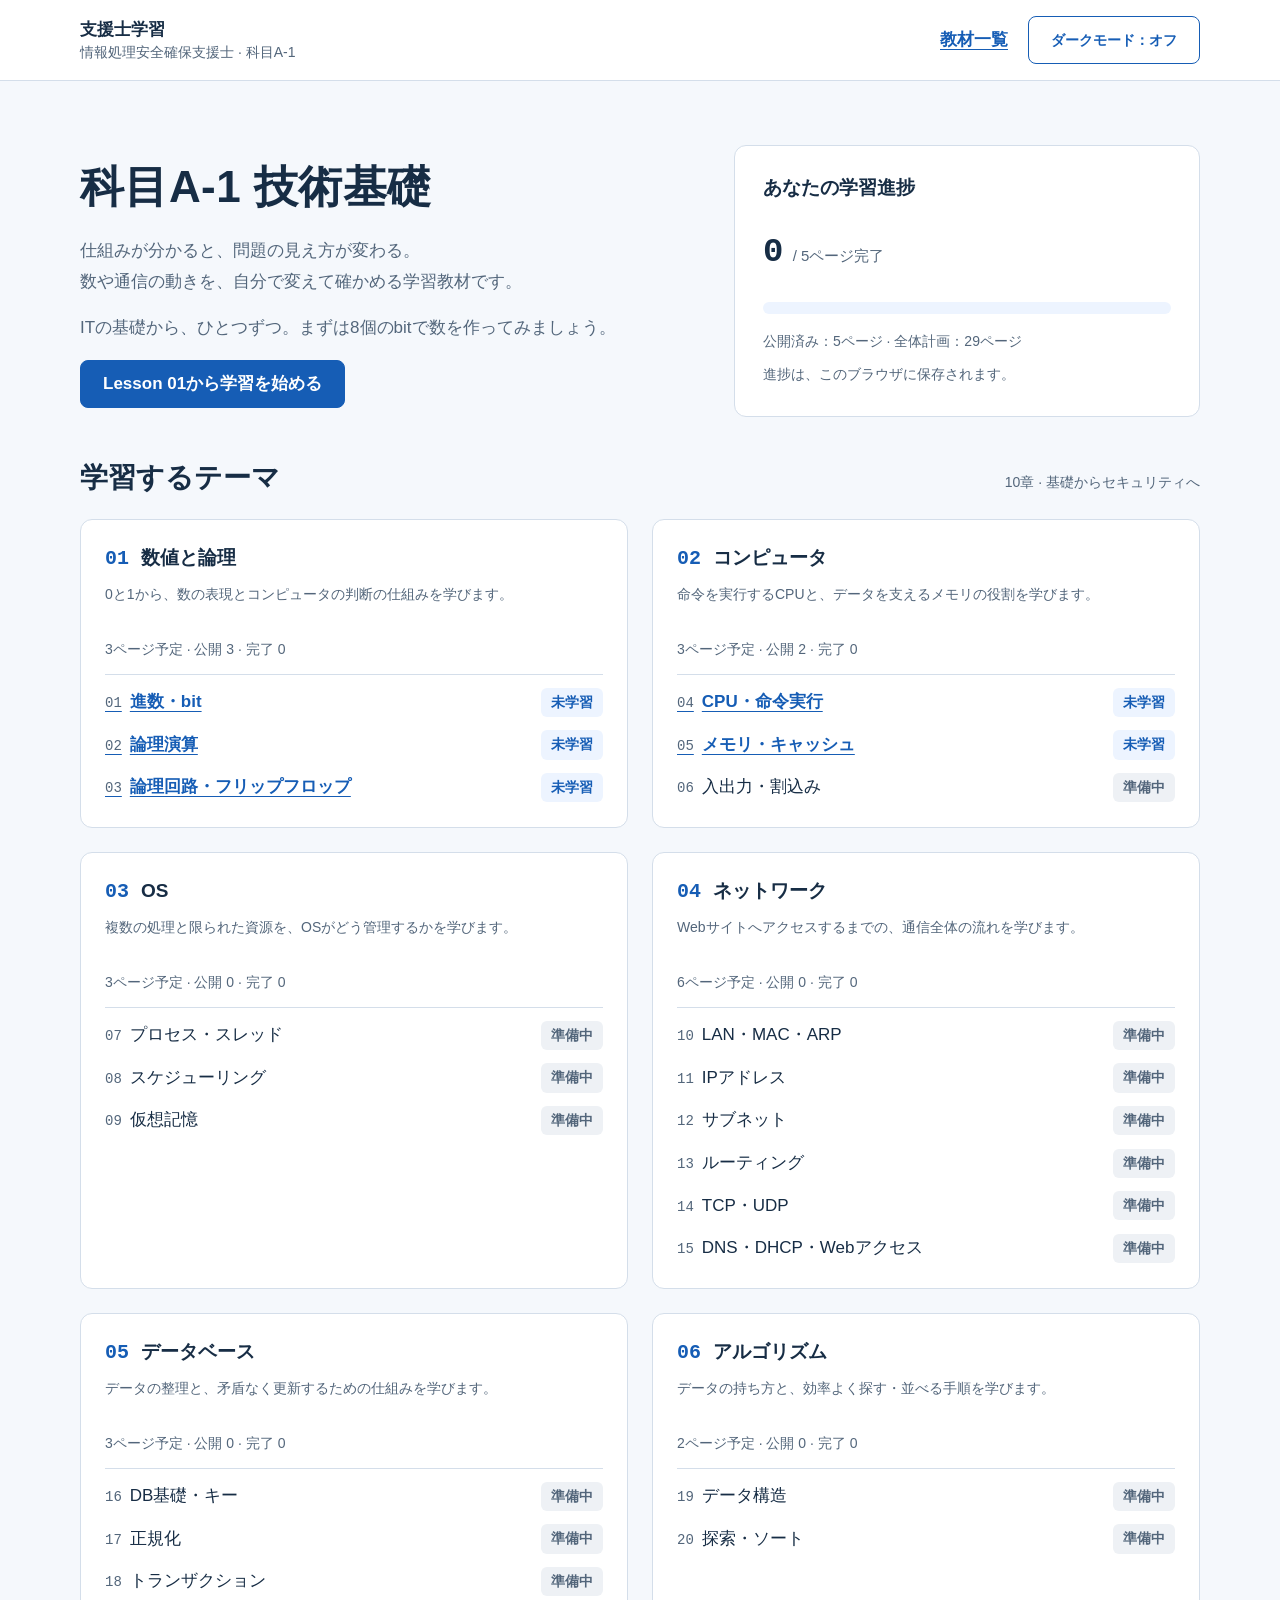
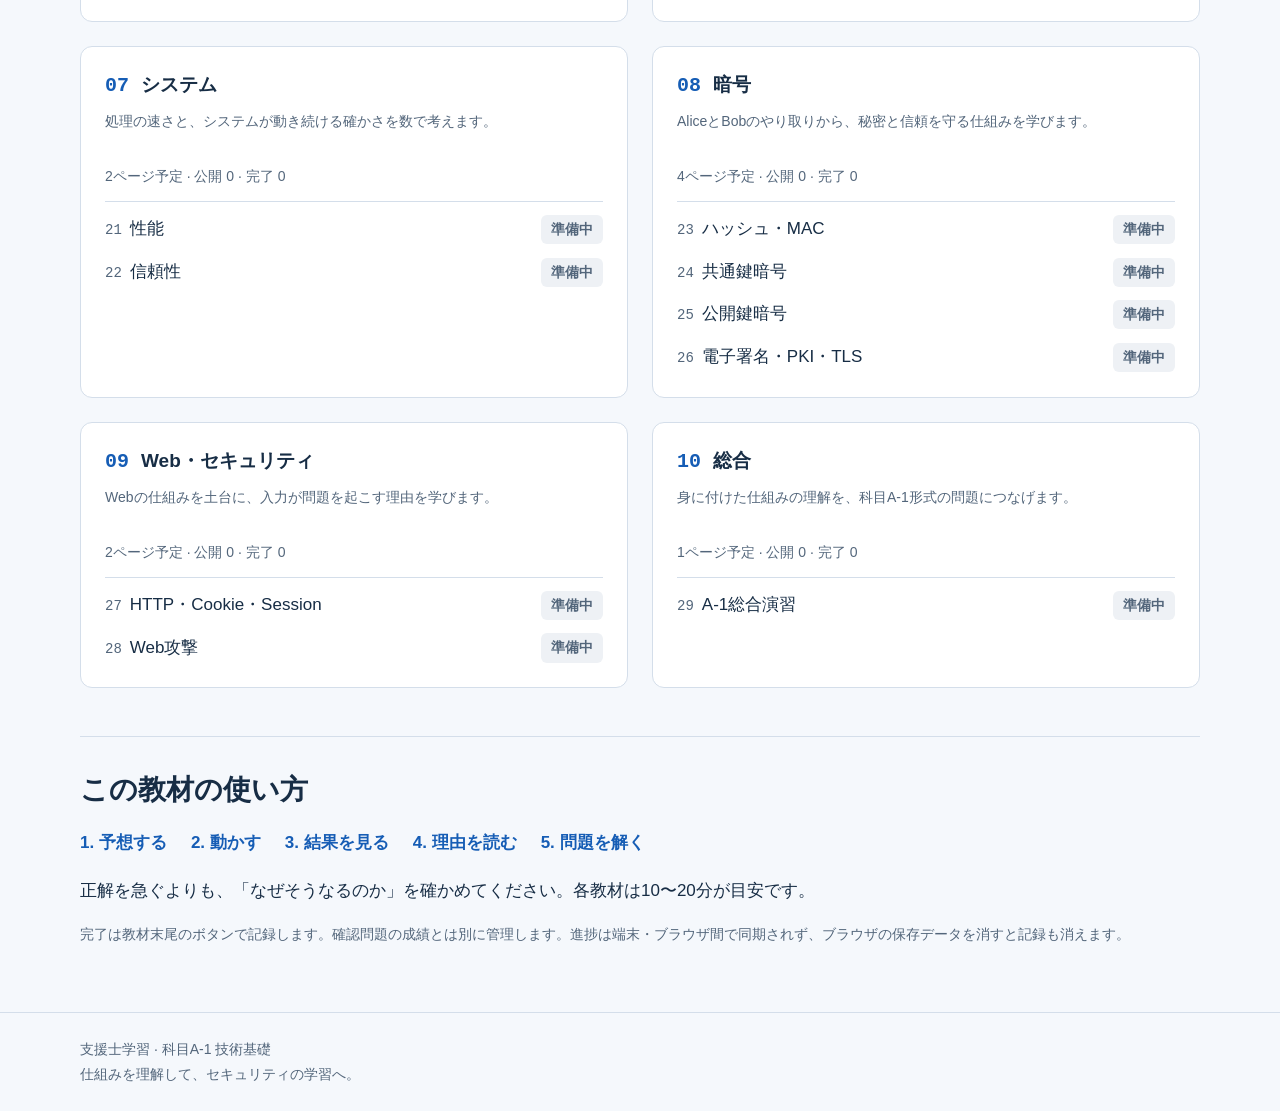
==== index.html @ 7ac223a9 "Add interactive learning site with lessons 01 through 05" ====
<!doctype html>
<html lang="ja">
<head>
  <meta charset="utf-8">
  <meta name="viewport" content="width=device-width, initial-scale=1">
  <meta name="description" content="情報処理安全確保支援士 科目A-1の技術基礎を、操作しながら学ぶ静的Web教材。">
  <title>科目A-1 技術基礎 | 支援士学習</title>
  <script src="js/theme.js"></script>
  <link rel="stylesheet" href="css/common.css">
  <script src="js/curriculum.js" defer></script>
  <script src="js/progress.js" defer></script>
  <script src="js/common.js" defer></script>
</head>
<body>
  <a class="skip-link" href="#main">本文へ移動</a>
  <header class="site-header">
    <div class="container header-inner">
      <a class="brand" href="index.html">支援士学習<span>情報処理安全確保支援士 · 科目A-1</span></a>
      <div class="header-actions"><a class="header-link" href="#curriculum">教材一覧</a><button type="button" class="button secondary theme-toggle" data-theme-toggle aria-label="ダークモード" aria-pressed="false" hidden>ダークモード：オフ</button></div>
    </div>
  </header>
  <main id="main" class="container" tabindex="-1">
    <p class="notice storage-notice" data-storage-notice role="status" hidden></p>
    <p class="notice theme-notice" data-theme-notice role="status" hidden></p>
    <noscript><p class="notice">JavaScriptが無効です。教材本文は読めますが、Lab・答え合わせ・進捗保存にはJavaScriptを有効にしてください。</p></noscript>
    <section class="dashboard-intro" aria-labelledby="site-title">
      <div>
        <h1 id="site-title">科目A-1 技術基礎</h1>
        <p class="lead">仕組みが分かると、問題の見え方が変わる。<br>数や通信の動きを、自分で変えて確かめる学習教材です。</p>
        <p class="muted">ITの基礎から、ひとつずつ。まずは8個のbitで数を作ってみましょう。</p>
        <a class="button" href="lessons/01-number-bit.html" data-resume>Lesson 01から学習を始める</a>
      </div>
      <section class="progress-panel" aria-labelledby="progress-title">
        <h2 id="progress-title">あなたの学習進捗</h2>
        <p class="progress-count"><b class="number" data-progress-count>0</b> <span>/ 5ページ完了</span></p>
        <progress data-progress-bar max="5" value="0" aria-label="公開済み5ページ中0ページ完了">0 / 5</progress>
        <p class="small muted">公開済み：5ページ · 全体計画：29ページ</p>
        <p class="small muted">進捗は、このブラウザに保存されます。</p>
      </section>
    </section>
    <section id="curriculum" aria-labelledby="curriculum-title">
      <div class="section-heading"><h2 id="curriculum-title">学習するテーマ</h2><span class="small muted">10章 · 基礎からセキュリティへ</span></div>
      <div class="chapter-grid">
        <section class="chapter-card" aria-labelledby="chapter-01">
          <h3 id="chapter-01"><span class="chapter-number">01</span>数値と論理</h3>
          <p class="chapter-description">0と1から、数の表現とコンピュータの判断の仕組みを学びます。</p>
          <p class="chapter-summary" data-chapter-summary="01">3ページ予定 · 公開 3 · 完了 0</p>
          <ul class="lesson-list">
            <li><a href="lessons/01-number-bit.html"><span class="lesson-number">01</span>進数・bit</a><span class="status" data-lesson-status="01">未学習</span></li>
            <li><a href="lessons/02-logic.html"><span class="lesson-number">02</span>論理演算</a><span class="status" data-lesson-status="02">未学習</span></li>
            <li><a href="lessons/03-flipflop.html"><span class="lesson-number">03</span>論理回路・フリップフロップ</a><span class="status" data-lesson-status="03">未学習</span></li>
          </ul>
        </section>
        <section class="chapter-card" aria-labelledby="chapter-02">
          <h3 id="chapter-02"><span class="chapter-number">02</span>コンピュータ</h3>
          <p class="chapter-description">命令を実行するCPUと、データを支えるメモリの役割を学びます。</p>
          <p class="chapter-summary" data-chapter-summary="02">3ページ予定 · 公開 2 · 完了 0</p>
          <ul class="lesson-list">
            <li><a href="lessons/04-cpu.html"><span class="lesson-number">04</span>CPU・命令実行</a><span class="status" data-lesson-status="04">未学習</span></li>
            <li><a href="lessons/05-memory-cache.html"><span class="lesson-number">05</span>メモリ・キャッシュ</a><span class="status" data-lesson-status="05">未学習</span></li>
            <li><span><span class="lesson-number">06</span>入出力・割込み</span><span class="status" data-state="planned">準備中</span></li>
          </ul>
        </section>
        <section class="chapter-card" aria-labelledby="chapter-03">
          <h3 id="chapter-03"><span class="chapter-number">03</span>OS</h3>
          <p class="chapter-description">複数の処理と限られた資源を、OSがどう管理するかを学びます。</p>
          <p class="chapter-summary" data-chapter-summary="03">3ページ予定 · 公開 0 · 完了 0</p>
          <ul class="lesson-list">
            <li><span><span class="lesson-number">07</span>プロセス・スレッド</span><span class="status" data-state="planned">準備中</span></li>
            <li><span><span class="lesson-number">08</span>スケジューリング</span><span class="status" data-state="planned">準備中</span></li>
            <li><span><span class="lesson-number">09</span>仮想記憶</span><span class="status" data-state="planned">準備中</span></li>
          </ul>
        </section>
        <section class="chapter-card" aria-labelledby="chapter-04">
          <h3 id="chapter-04"><span class="chapter-number">04</span>ネットワーク</h3>
          <p class="chapter-description">Webサイトへアクセスするまでの、通信全体の流れを学びます。</p>
          <p class="chapter-summary" data-chapter-summary="04">6ページ予定 · 公開 0 · 完了 0</p>
          <ul class="lesson-list">
            <li><span><span class="lesson-number">10</span>LAN・MAC・ARP</span><span class="status" data-state="planned">準備中</span></li>
            <li><span><span class="lesson-number">11</span>IPアドレス</span><span class="status" data-state="planned">準備中</span></li>
            <li><span><span class="lesson-number">12</span>サブネット</span><span class="status" data-state="planned">準備中</span></li>
            <li><span><span class="lesson-number">13</span>ルーティング</span><span class="status" data-state="planned">準備中</span></li>
            <li><span><span class="lesson-number">14</span>TCP・UDP</span><span class="status" data-state="planned">準備中</span></li>
            <li><span><span class="lesson-number">15</span>DNS・DHCP・Webアクセス</span><span class="status" data-state="planned">準備中</span></li>
          </ul>
        </section>
        <section class="chapter-card" aria-labelledby="chapter-05">
          <h3 id="chapter-05"><span class="chapter-number">05</span>データベース</h3>
          <p class="chapter-description">データの整理と、矛盾なく更新するための仕組みを学びます。</p>
          <p class="chapter-summary" data-chapter-summary="05">3ページ予定 · 公開 0 · 完了 0</p>
          <ul class="lesson-list">
            <li><span><span class="lesson-number">16</span>DB基礎・キー</span><span class="status" data-state="planned">準備中</span></li>
            <li><span><span class="lesson-number">17</span>正規化</span><span class="status" data-state="planned">準備中</span></li>
            <li><span><span class="lesson-number">18</span>トランザクション</span><span class="status" data-state="planned">準備中</span></li>
          </ul>
        </section>
        <section class="chapter-card" aria-labelledby="chapter-06">
          <h3 id="chapter-06"><span class="chapter-number">06</span>アルゴリズム</h3>
          <p class="chapter-description">データの持ち方と、効率よく探す・並べる手順を学びます。</p>
          <p class="chapter-summary" data-chapter-summary="06">2ページ予定 · 公開 0 · 完了 0</p>
          <ul class="lesson-list">
            <li><span><span class="lesson-number">19</span>データ構造</span><span class="status" data-state="planned">準備中</span></li>
            <li><span><span class="lesson-number">20</span>探索・ソート</span><span class="status" data-state="planned">準備中</span></li>
          </ul>
        </section>
        <section class="chapter-card" aria-labelledby="chapter-07">
          <h3 id="chapter-07"><span class="chapter-number">07</span>システム</h3>
          <p class="chapter-description">処理の速さと、システムが動き続ける確かさを数で考えます。</p>
          <p class="chapter-summary" data-chapter-summary="07">2ページ予定 · 公開 0 · 完了 0</p>
          <ul class="lesson-list">
            <li><span><span class="lesson-number">21</span>性能</span><span class="status" data-state="planned">準備中</span></li>
            <li><span><span class="lesson-number">22</span>信頼性</span><span class="status" data-state="planned">準備中</span></li>
          </ul>
        </section>
        <section class="chapter-card" aria-labelledby="chapter-08">
          <h3 id="chapter-08"><span class="chapter-number">08</span>暗号</h3>
          <p class="chapter-description">AliceとBobのやり取りから、秘密と信頼を守る仕組みを学びます。</p>
          <p class="chapter-summary" data-chapter-summary="08">4ページ予定 · 公開 0 · 完了 0</p>
          <ul class="lesson-list">
            <li><span><span class="lesson-number">23</span>ハッシュ・MAC</span><span class="status" data-state="planned">準備中</span></li>
            <li><span><span class="lesson-number">24</span>共通鍵暗号</span><span class="status" data-state="planned">準備中</span></li>
            <li><span><span class="lesson-number">25</span>公開鍵暗号</span><span class="status" data-state="planned">準備中</span></li>
            <li><span><span class="lesson-number">26</span>電子署名・PKI・TLS</span><span class="status" data-state="planned">準備中</span></li>
          </ul>
        </section>
        <section class="chapter-card" aria-labelledby="chapter-09">
          <h3 id="chapter-09"><span class="chapter-number">09</span>Web・セキュリティ</h3>
          <p class="chapter-description">Webの仕組みを土台に、入力が問題を起こす理由を学びます。</p>
          <p class="chapter-summary" data-chapter-summary="09">2ページ予定 · 公開 0 · 完了 0</p>
          <ul class="lesson-list">
            <li><span><span class="lesson-number">27</span>HTTP・Cookie・Session</span><span class="status" data-state="planned">準備中</span></li>
            <li><span><span class="lesson-number">28</span>Web攻撃</span><span class="status" data-state="planned">準備中</span></li>
          </ul>
        </section>
        <section class="chapter-card" aria-labelledby="chapter-10">
          <h3 id="chapter-10"><span class="chapter-number">10</span>総合</h3>
          <p class="chapter-description">身に付けた仕組みの理解を、科目A-1形式の問題につなげます。</p>
          <p class="chapter-summary" data-chapter-summary="10">1ページ予定 · 公開 0 · 完了 0</p>
          <ul class="lesson-list"><li><span><span class="lesson-number">29</span>A-1総合演習</span><span class="status" data-state="planned">準備中</span></li></ul>
        </section>
      </div>
    </section>
    <section class="guide" aria-labelledby="guide-title">
      <h2 id="guide-title">この教材の使い方</h2>
      <ol class="learning-flow"><li>予想する</li><li>動かす</li><li>結果を見る</li><li>理由を読む</li><li>問題を解く</li></ol>
      <p>正解を急ぐよりも、「なぜそうなるのか」を確かめてください。各教材は10〜20分が目安です。</p>
      <p class="small muted">完了は教材末尾のボタンで記録します。確認問題の成績とは別に管理します。進捗は端末・ブラウザ間で同期されず、ブラウザの保存データを消すと記録も消えます。</p>
    </section>
  </main>
  <footer class="site-footer"><div class="container"><p>支援士学習 · 科目A-1 技術基礎</p><p>仕組みを理解して、セキュリティの学習へ。</p></div></footer>
</body>
</html>
---- css/common.css ----
:root {
  color-scheme: light;
  --color-bg: #f5f8fc;
  --color-surface: #ffffff;
  --color-text: #172d45;
  --color-muted: #53667b;
  --color-primary: #165db5;
  --color-primary-hover: #104a92;
  --color-on-primary: #ffffff;
  --color-tint: #edf4ff;
  --color-border: #d4deea;
  --color-input-border: #73869e;
  --color-planned-bg: #eef1f5;
  --color-success: #176245;
  --color-success-bg: #edf8f2;
  --color-error: #a42d2d;
  --color-error-bg: #fff3f1;
  --color-focus: #a35200;
  --scroll-thumb: #8c9fb4;
  --scroll-track: #edf2f7;
  --scroll-hover: #53667b;
  --radius: 12px;
  --space-1: 4px;
  --space-2: 8px;
  --space-3: 16px;
  --space-4: 24px;
  --space-5: 32px;
  --space-6: 48px;
  --font-body: Meiryo, "Hiragino Sans", "Noto Sans JP", "Noto Sans CJK JP", sans-serif;
  --font-number: Consolas, "SFMono-Regular", "Liberation Mono", monospace;
  scrollbar-color: var(--scroll-thumb) var(--scroll-track);
  scrollbar-width: auto;
}
:root[data-theme="dark"] {
  color-scheme: dark;
  --color-bg: #141c26;
  --color-surface: #1d2836;
  --color-text: #e5edf7;
  --color-muted: #b3c2d5;
  --color-primary: #8bbdff;
  --color-primary-hover: #b6d5ff;
  --color-on-primary: #122239;
  --color-tint: #263b54;
  --color-border: #43546a;
  --color-input-border: #8298b2;
  --color-planned-bg: #2b3544;
  --color-success: #93dfb6;
  --color-success-bg: #203c31;
  --color-error: #ffb4aa;
  --color-error-bg: #442b2d;
  --color-focus: #ffc777;
  --scroll-thumb: #8298b2;
  --scroll-track: #1d2836;
  --scroll-hover: #b3c2d5;
}
* { box-sizing: border-box; }
body { margin: 0; background: var(--color-bg); color: var(--color-text); font-family: var(--font-body); font-size: 17px; line-height: 1.8; overflow-wrap: anywhere; }
[hidden] { display: none !important; }
::-webkit-scrollbar { width: 12px; height: 12px; }
::-webkit-scrollbar-track { background: var(--scroll-track); }
::-webkit-scrollbar-thumb { background: var(--scroll-thumb); border: 3px solid var(--scroll-track); border-radius: 8px; }
::-webkit-scrollbar-thumb:hover, ::-webkit-scrollbar-thumb:active { background: var(--scroll-hover); }
a { color: var(--color-primary); text-underline-offset: 4px; }
a:hover { color: var(--color-primary-hover); }
button, input, select { font: inherit; }
button, a, select, input[type="radio"] { cursor: pointer; }
button:disabled { cursor: default; opacity: .65; }
button[aria-disabled="true"] { cursor: default; opacity: .65; }
:focus-visible { outline: 3px solid var(--color-focus); outline-offset: 4px; }
h1, h2, h3, p { margin-top: 0; }
h1, h2, h3 { line-height: 1.5; }
h1 { font-size: clamp(28px, 4vw, 44px); letter-spacing: .01em; margin-bottom: var(--space-3); }
h2 { font-size: clamp(22px, 2.5vw, 28px); margin-bottom: var(--space-3); }
h3 { font-size: 19px; margin-bottom: var(--space-2); }
p { margin-bottom: var(--space-3); }
ul, ol { padding-left: 1.5em; }
li + li { margin-top: var(--space-2); }
code, .number { font-family: var(--font-number); }
code { background: var(--color-tint); padding: 2px 5px; border-radius: 4px; }
.container { width: min(1120px, calc(100% - 48px)); margin-inline: auto; }
.site-header { background: var(--color-surface); border-bottom: 1px solid var(--color-border); }
.header-inner { display: flex; align-items: center; justify-content: space-between; gap: var(--space-3); min-height: 80px; padding-block: 12px; }
.brand { color: var(--color-text); font-weight: 700; text-decoration: none; line-height: 1.5; }
.brand span { display: block; color: var(--color-muted); font-size: 14px; font-weight: 400; }
.header-link { font-weight: 700; white-space: nowrap; }
.header-actions { display: flex; align-items: center; flex-wrap: wrap; gap: 12px 20px; }
.theme-toggle { font-size: 14px; padding-inline: 14px; white-space: nowrap; }
.theme-toggle[aria-pressed="true"] { background: var(--color-tint); }
.theme-notice { margin-top: 16px; }
.skip-link { position: absolute; top: -100px; left: 16px; z-index: 10; background: var(--color-surface); padding: 12px; }
.skip-link:focus { top: 12px; }
.site-footer { border-top: 1px solid var(--color-border); padding: var(--space-4) 0; color: var(--color-muted); font-size: 14px; margin-top: 64px; }
.site-footer p { margin: 0; }
.muted { color: var(--color-muted); }
.small { font-size: 14px; }
.button { display: inline-flex; justify-content: center; align-items: center; gap: 8px; min-height: 48px; padding: 10px 22px; border: 1px solid var(--color-primary); border-radius: 8px; background: var(--color-primary); color: var(--color-on-primary); font-weight: 700; text-decoration: none; line-height: 1.5; }
.button:hover { background: var(--color-primary-hover); border-color: var(--color-primary-hover); color: var(--color-on-primary); }
.button:active { transform: translateY(1px); }
.button.secondary { background: var(--color-surface); color: var(--color-primary); }
.button.secondary:hover { background: var(--color-tint); }
.button:disabled:hover { background: var(--color-primary); }
.button.secondary[aria-disabled="true"]:hover { background: var(--color-surface); }
.button[aria-disabled="true"]:active { transform: none; }
.status { display: inline-block; padding: 2px 10px; border-radius: 6px; background: var(--color-tint); color: var(--color-primary); font-size: 14px; font-weight: 700; white-space: nowrap; }
.status[data-state="completed"] { background: var(--color-success-bg); color: var(--color-success); }
.status[data-state="planned"] { background: var(--color-planned-bg); color: var(--color-muted); }
.notice { padding: 12px 16px; background: var(--color-tint); border-left: 3px solid var(--color-primary); border-radius: 4px; }
.error { color: var(--color-error); }
.storage-notice { margin-top: 16px; background: var(--color-error-bg); border-color: var(--color-error); }
.sr-only { position: absolute; width: 1px; height: 1px; padding: 0; margin: -1px; overflow: hidden; clip-path: inset(50%); white-space: nowrap; border: 0; }
input[type="text"], select { max-width: 100%; min-height: 48px; padding: 10px 12px; color: var(--color-text); background: var(--color-surface); border: 1px solid var(--color-input-border); border-radius: 6px; }
input[aria-invalid="true"] { border-color: var(--color-error); }
.dashboard-intro { padding-block: 64px 40px; display: grid; grid-template-columns: 1.3fr 1fr; gap: 48px; align-items: center; }
.dashboard-intro .lead { color: var(--color-muted); max-width: 35em; font-size: 17px; }
.progress-panel { background: var(--color-surface); border: 1px solid var(--color-border); border-radius: var(--radius); padding: 28px; }
.progress-panel h2 { font-size: 19px; }
.progress-count { font-size: 34px; font-weight: 700; margin-bottom: 8px; }
.progress-count span { font-size: 15px; font-weight: 400; color: var(--color-muted); }
progress { width: 100%; height: 12px; accent-color: var(--color-primary); border: 0; border-radius: 6px; overflow: hidden; background: var(--color-tint); }
progress::-webkit-progress-bar { background: var(--color-tint); }
progress::-webkit-progress-value { background: var(--color-primary); }
progress::-moz-progress-bar { background: var(--color-primary); }
.progress-panel .small { margin: 8px 0 0; }
.section-heading { display: flex; justify-content: space-between; gap: 16px; align-items: baseline; margin-bottom: 20px; }
.section-heading h2 { margin: 0; }
.chapter-grid { display: grid; grid-template-columns: repeat(2, minmax(0, 1fr)); gap: 24px; }
.chapter-card { padding: 24px; background: var(--color-surface); border: 1px solid var(--color-border); border-radius: var(--radius); }
.chapter-card h3 { display: flex; gap: 12px; }
.chapter-number { font: 700 20px/1.5 var(--font-number); color: var(--color-primary); }
.chapter-description { color: var(--color-muted); font-size: 14px; min-height: 2.8em; }
.chapter-summary { padding-bottom: 12px; margin-bottom: 0; font-size: 14px; color: var(--color-muted); border-bottom: 1px solid var(--color-border); }
.lesson-list { list-style: none; margin: 0; padding: 0; }
.lesson-list li { display: flex; align-items: center; justify-content: space-between; gap: 12px; padding-top: 12px; margin: 0; }
.lesson-list a { font-weight: 700; }
.lesson-list .lesson-number { font: 14px var(--font-number); margin-right: 8px; color: var(--color-muted); }
.guide { margin-top: 48px; padding-top: 32px; border-top: 1px solid var(--color-border); }
.learning-flow { display: flex; flex-wrap: wrap; gap: 12px 24px; list-style-position: inside; padding: 0; color: var(--color-primary); font-weight: 700; }
.learning-flow li + li { margin-top: 0; }
@media (max-width: 760px) {
  .container { width: calc(100% - 32px); }
  .dashboard-intro { grid-template-columns: 1fr; gap: 24px; padding-block: 36px; }
  .chapter-grid { grid-template-columns: 1fr; gap: 16px; }
  .chapter-description { min-height: 0; }
  .chapter-card, .progress-panel { padding: 20px; }
  .section-heading { flex-direction: column; gap: 4px; }
  .header-inner { min-height: 72px; }
  .brand { font-size: 14px; }
  .header-link { font-size: 14px; }
}
@media (max-width: 520px) {
  .header-inner { flex-wrap: wrap; gap: 12px; padding-block: 16px; }
  .header-actions { width: 100%; justify-content: space-between; }
}
@media (prefers-reduced-motion: reduce) {
  *, *::before, *::after { scroll-behavior: auto !important; transition: none !important; animation: none !important; }
}
@media (forced-colors: active) {
  :root { scrollbar-color: auto; }
  .button, .status, progress { border: 1px solid ButtonText; }
}
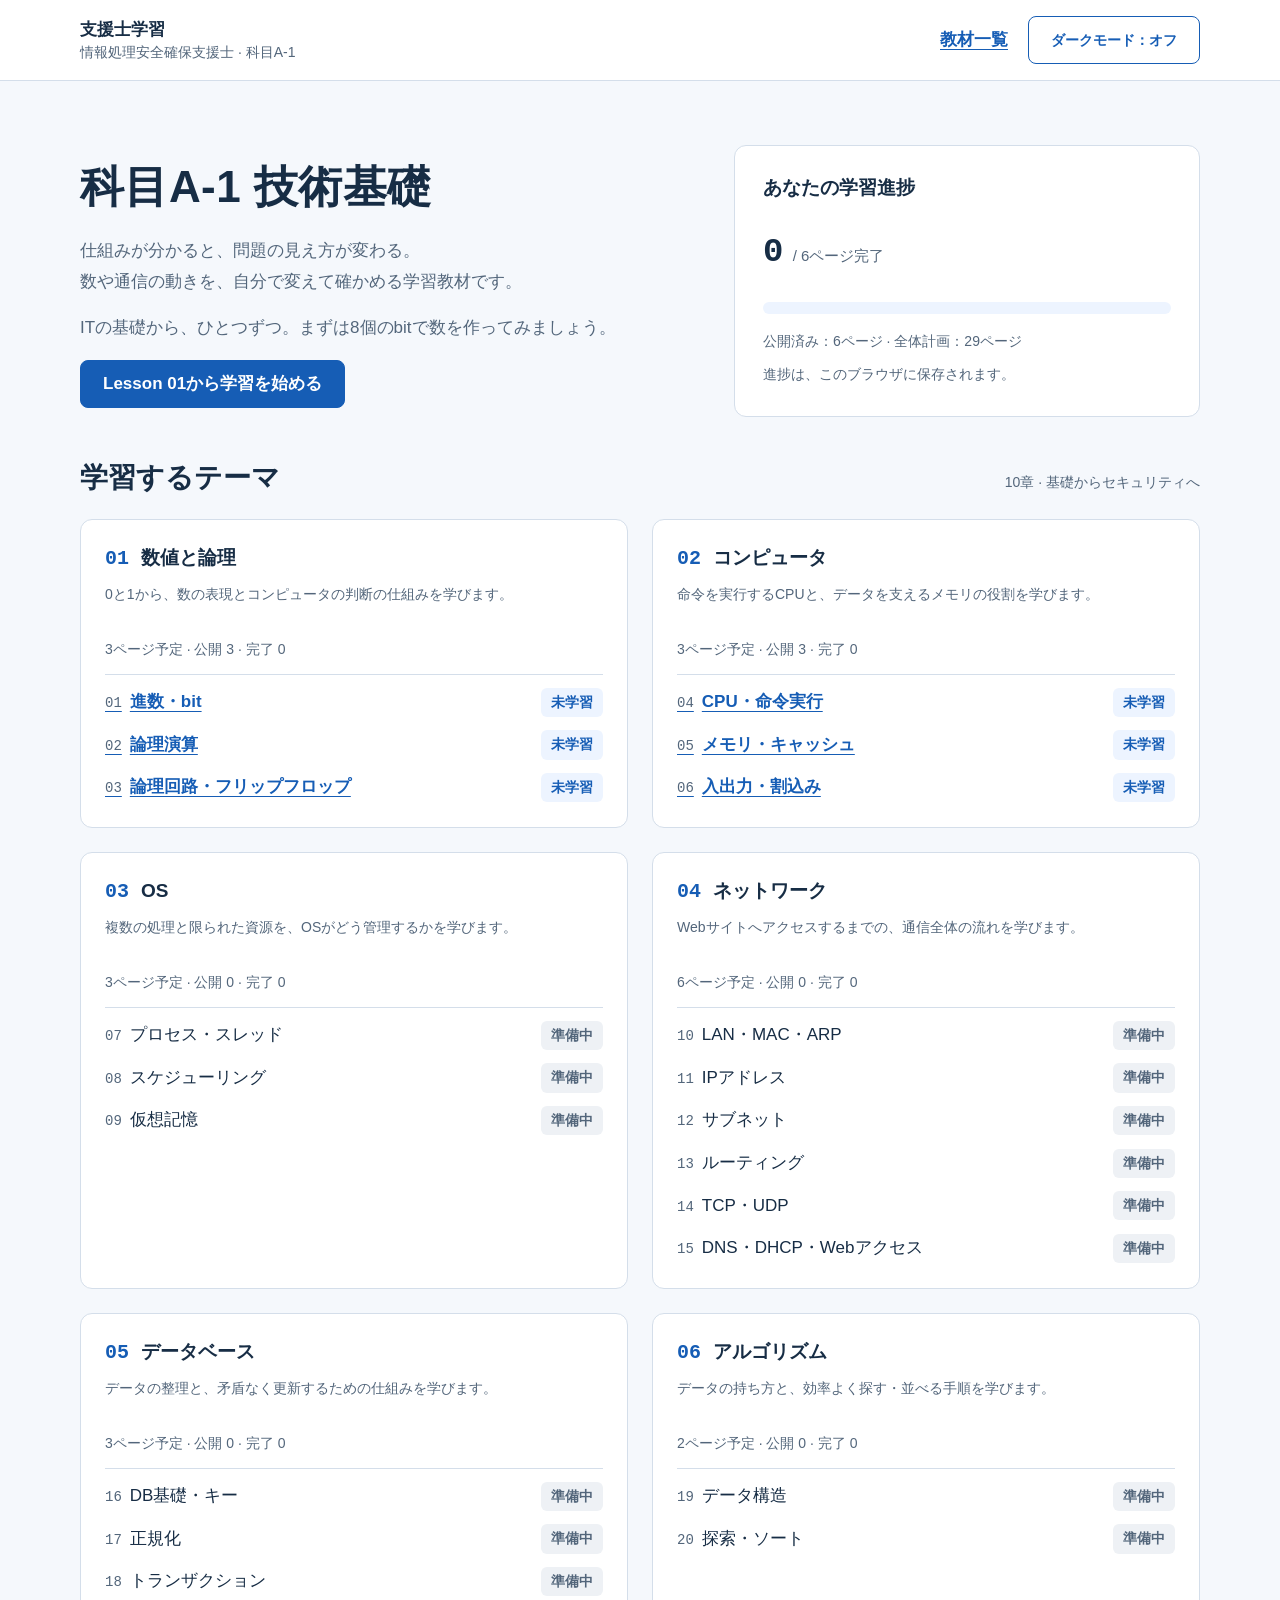
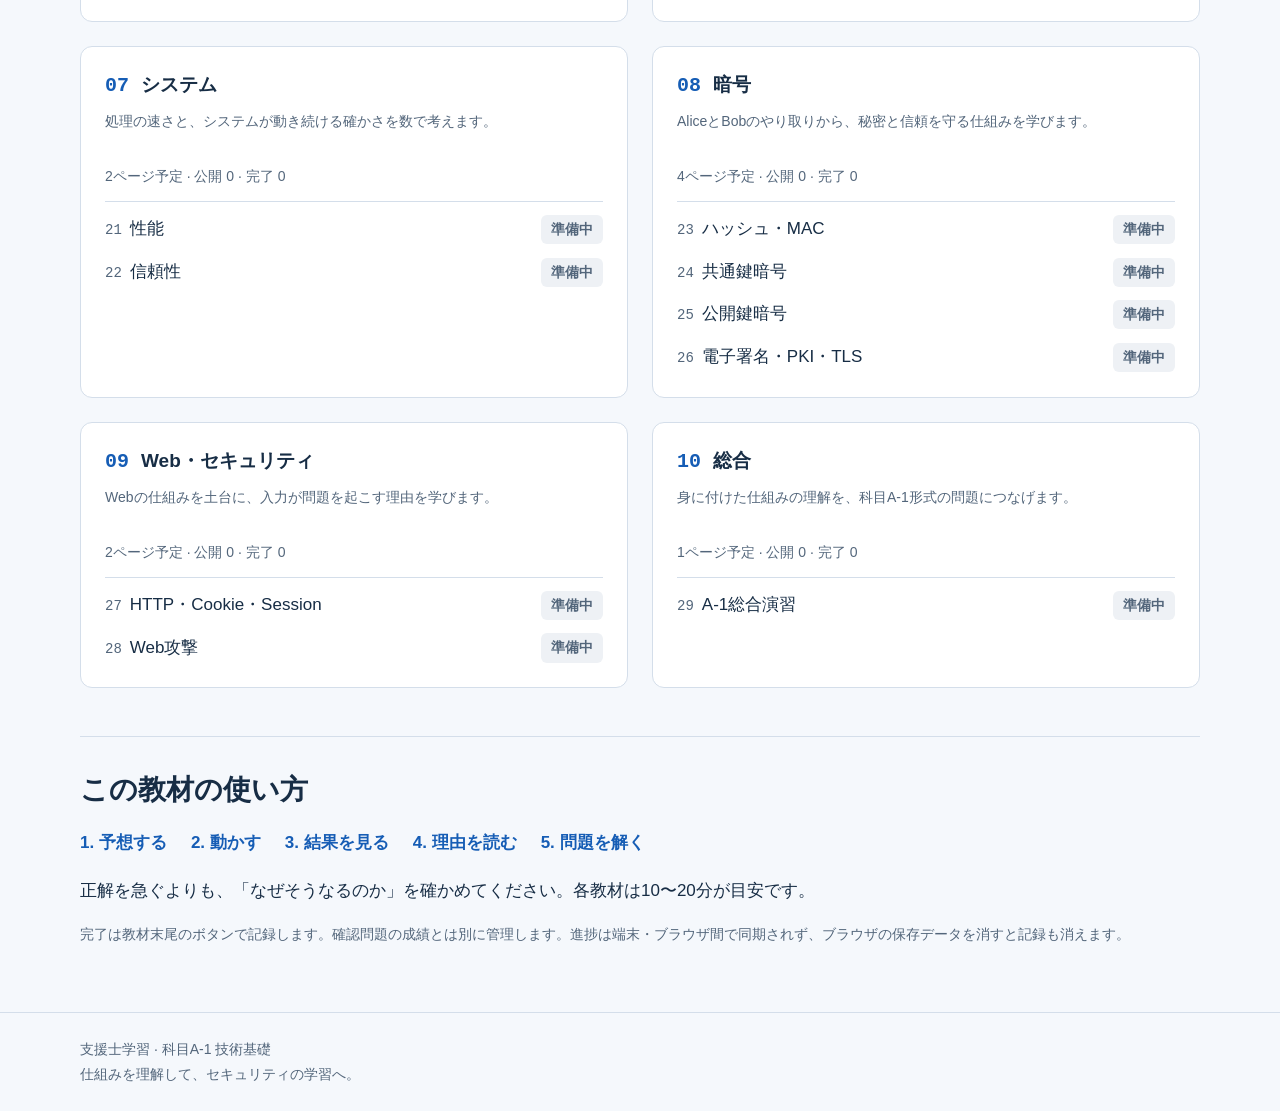
==== commit bea27cfa: "Add lesson 06 on I/O and interrupts Explain input/output devices, polling, interrupts and DMA, with " ====
--- a/index.html
+++ b/index.html
@@ -32,9 +32,9 @@
       </div>
       <section class="progress-panel" aria-labelledby="progress-title">
         <h2 id="progress-title">あなたの学習進捗</h2>
-        <p class="progress-count"><b class="number" data-progress-count>0</b> <span>/ 5ページ完了</span></p>
-        <progress data-progress-bar max="5" value="0" aria-label="公開済み5ページ中0ページ完了">0 / 5</progress>
-        <p class="small muted">公開済み：5ページ · 全体計画：29ページ</p>
+        <p class="progress-count"><b class="number" data-progress-count>0</b> <span>/ 6ページ完了</span></p>
+        <progress data-progress-bar max="6" value="0" aria-label="公開済み6ページ中0ページ完了">0 / 6</progress>
+        <p class="small muted">公開済み：6ページ · 全体計画：29ページ</p>
         <p class="small muted">進捗は、このブラウザに保存されます。</p>
       </section>
     </section>
@@ -54,11 +54,11 @@
         <section class="chapter-card" aria-labelledby="chapter-02">
           <h3 id="chapter-02"><span class="chapter-number">02</span>コンピュータ</h3>
           <p class="chapter-description">命令を実行するCPUと、データを支えるメモリの役割を学びます。</p>
-          <p class="chapter-summary" data-chapter-summary="02">3ページ予定 · 公開 2 · 完了 0</p>
+          <p class="chapter-summary" data-chapter-summary="02">3ページ予定 · 公開 3 · 完了 0</p>
           <ul class="lesson-list">
             <li><a href="lessons/04-cpu.html"><span class="lesson-number">04</span>CPU・命令実行</a><span class="status" data-lesson-status="04">未学習</span></li>
             <li><a href="lessons/05-memory-cache.html"><span class="lesson-number">05</span>メモリ・キャッシュ</a><span class="status" data-lesson-status="05">未学習</span></li>
-            <li><span><span class="lesson-number">06</span>入出力・割込み</span><span class="status" data-state="planned">準備中</span></li>
+            <li><a href="lessons/06-io-interrupt.html"><span class="lesson-number">06</span>入出力・割込み</a><span class="status" data-lesson-status="06">未学習</span></li>
           </ul>
         </section>
         <section class="chapter-card" aria-labelledby="chapter-03">
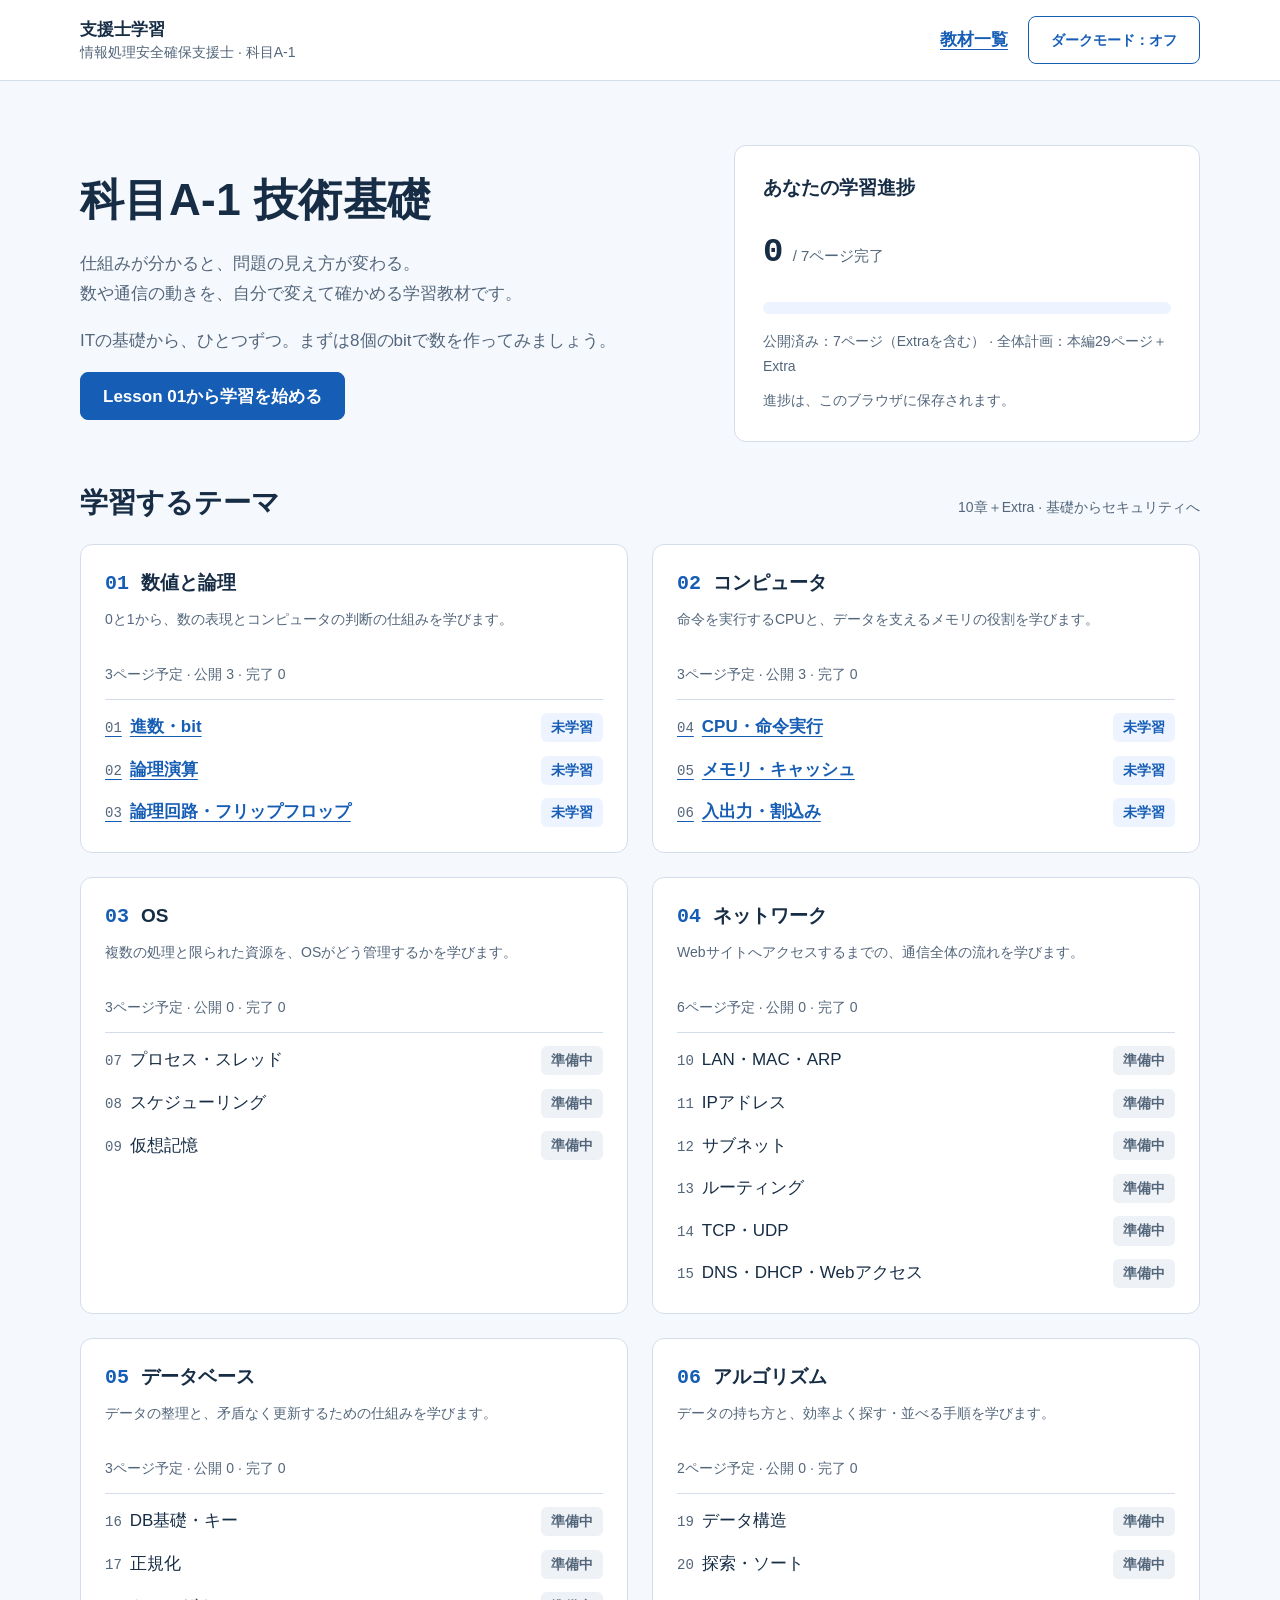
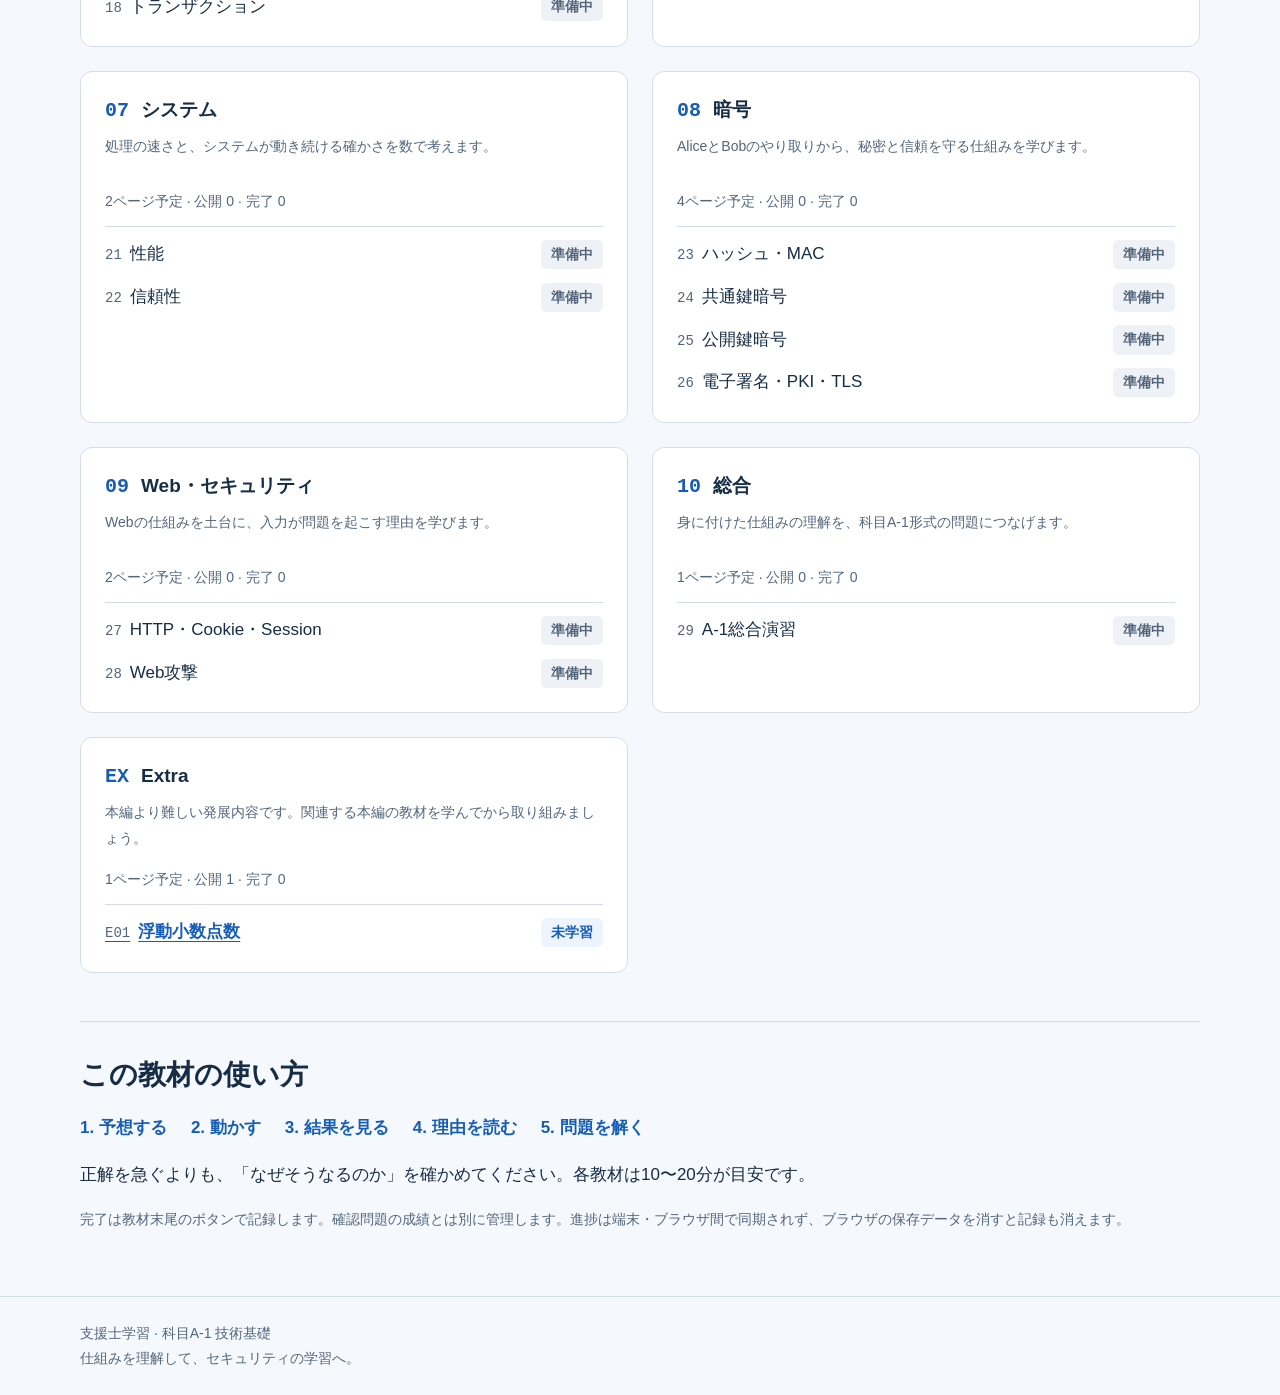
==== commit 5ac10b99: "Add Extra 01 on floating-point numbers Add an Extra chapter after the main 29-page plan for advanced" ====
--- a/index.html
+++ b/index.html
@@ -32,14 +32,14 @@
       </div>
       <section class="progress-panel" aria-labelledby="progress-title">
         <h2 id="progress-title">あなたの学習進捗</h2>
-        <p class="progress-count"><b class="number" data-progress-count>0</b> <span>/ 6ページ完了</span></p>
-        <progress data-progress-bar max="6" value="0" aria-label="公開済み6ページ中0ページ完了">0 / 6</progress>
-        <p class="small muted">公開済み：6ページ · 全体計画：29ページ</p>
+        <p class="progress-count"><b class="number" data-progress-count>0</b> <span>/ 7ページ完了</span></p>
+        <progress data-progress-bar max="7" value="0" aria-label="公開済み7ページ中0ページ完了">0 / 7</progress>
+        <p class="small muted">公開済み：7ページ（Extraを含む） · 全体計画：本編29ページ＋Extra</p>
         <p class="small muted">進捗は、このブラウザに保存されます。</p>
       </section>
     </section>
     <section id="curriculum" aria-labelledby="curriculum-title">
-      <div class="section-heading"><h2 id="curriculum-title">学習するテーマ</h2><span class="small muted">10章 · 基礎からセキュリティへ</span></div>
+      <div class="section-heading"><h2 id="curriculum-title">学習するテーマ</h2><span class="small muted">10章＋Extra · 基礎からセキュリティへ</span></div>
       <div class="chapter-grid">
         <section class="chapter-card" aria-labelledby="chapter-01">
           <h3 id="chapter-01"><span class="chapter-number">01</span>数値と論理</h3>
@@ -138,6 +138,14 @@
           <p class="chapter-summary" data-chapter-summary="10">1ページ予定 · 公開 0 · 完了 0</p>
           <ul class="lesson-list"><li><span><span class="lesson-number">29</span>A-1総合演習</span><span class="status" data-state="planned">準備中</span></li></ul>
         </section>
+        <section class="chapter-card" aria-labelledby="chapter-11">
+          <h3 id="chapter-11"><span class="chapter-number">EX</span>Extra</h3>
+          <p class="chapter-description">本編より難しい発展内容です。関連する本編の教材を学んでから取り組みましょう。</p>
+          <p class="chapter-summary" data-chapter-summary="11">1ページ予定 · 公開 1 · 完了 0</p>
+          <ul class="lesson-list">
+            <li><a href="lessons/e01-floating-point.html"><span class="lesson-number">E01</span>浮動小数点数</a><span class="status" data-lesson-status="30">未学習</span></li>
+          </ul>
+        </section>
       </div>
     </section>
     <section class="guide" aria-labelledby="guide-title">
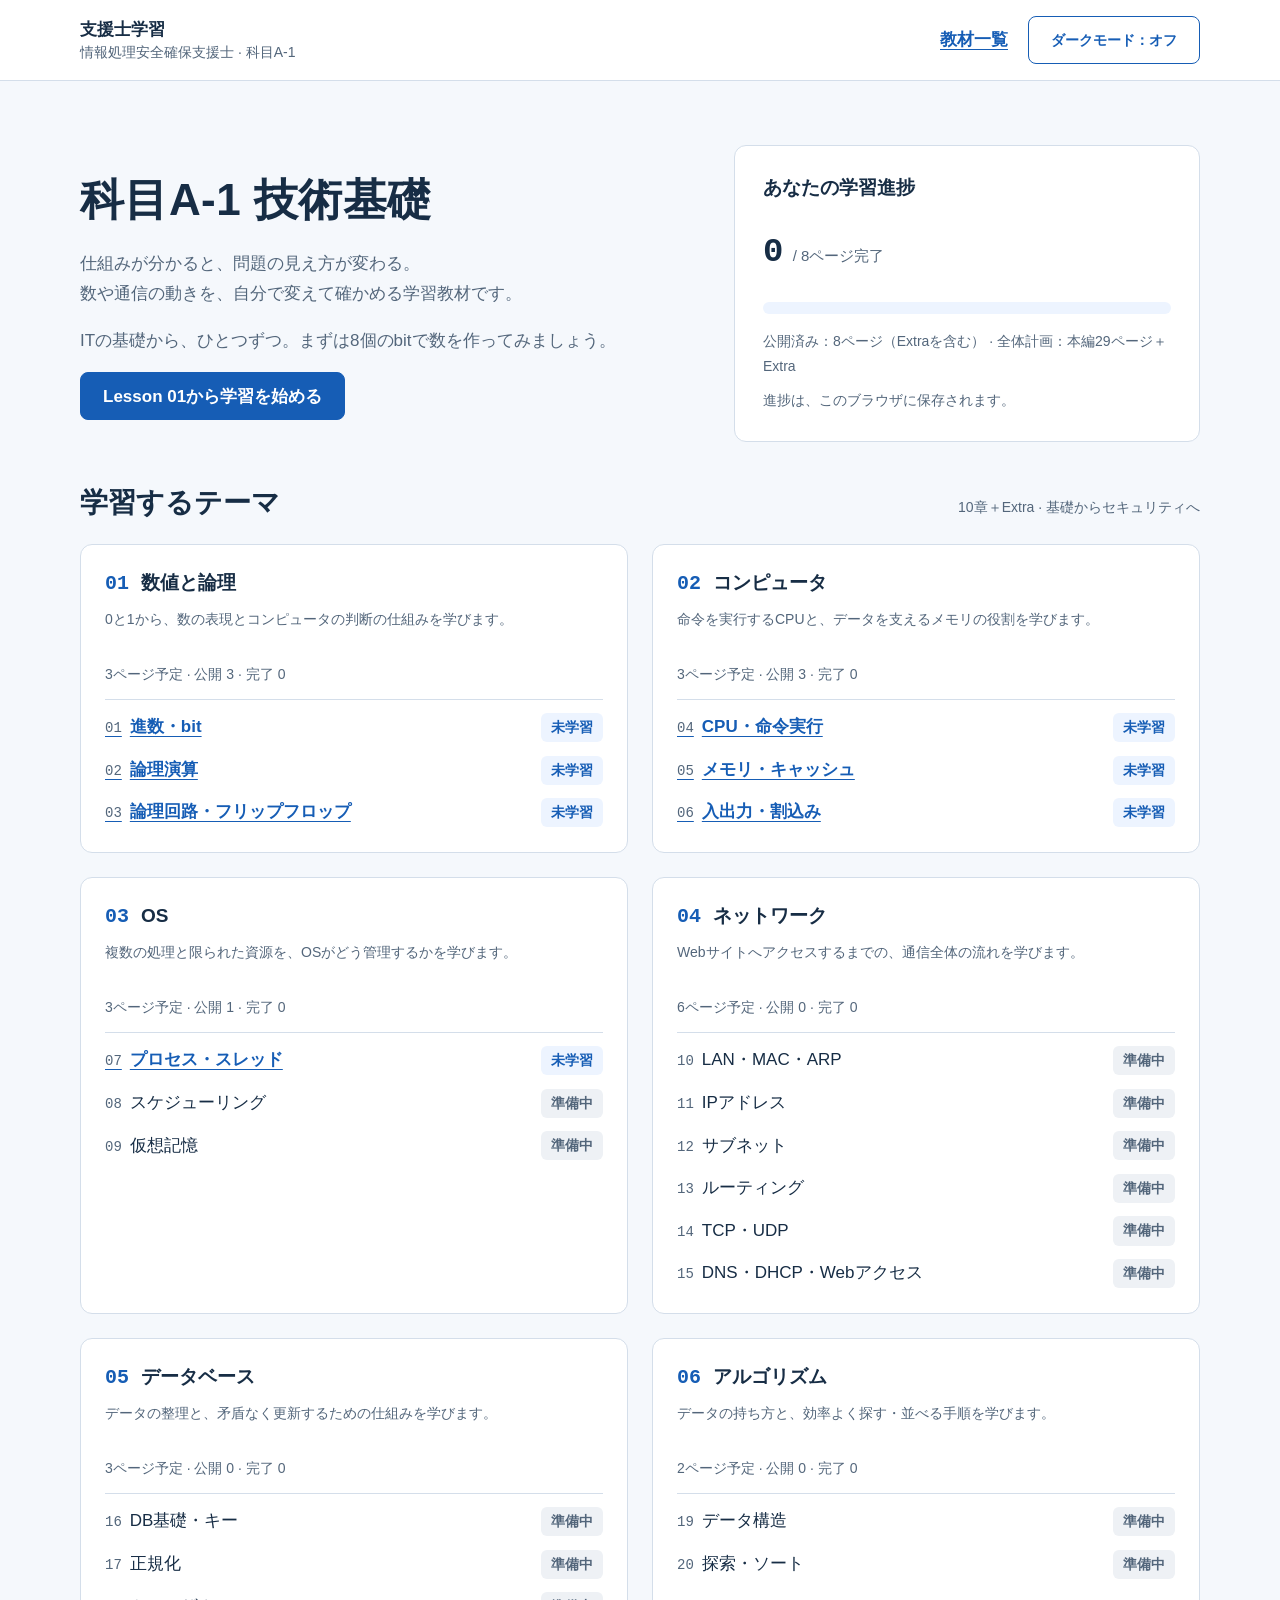
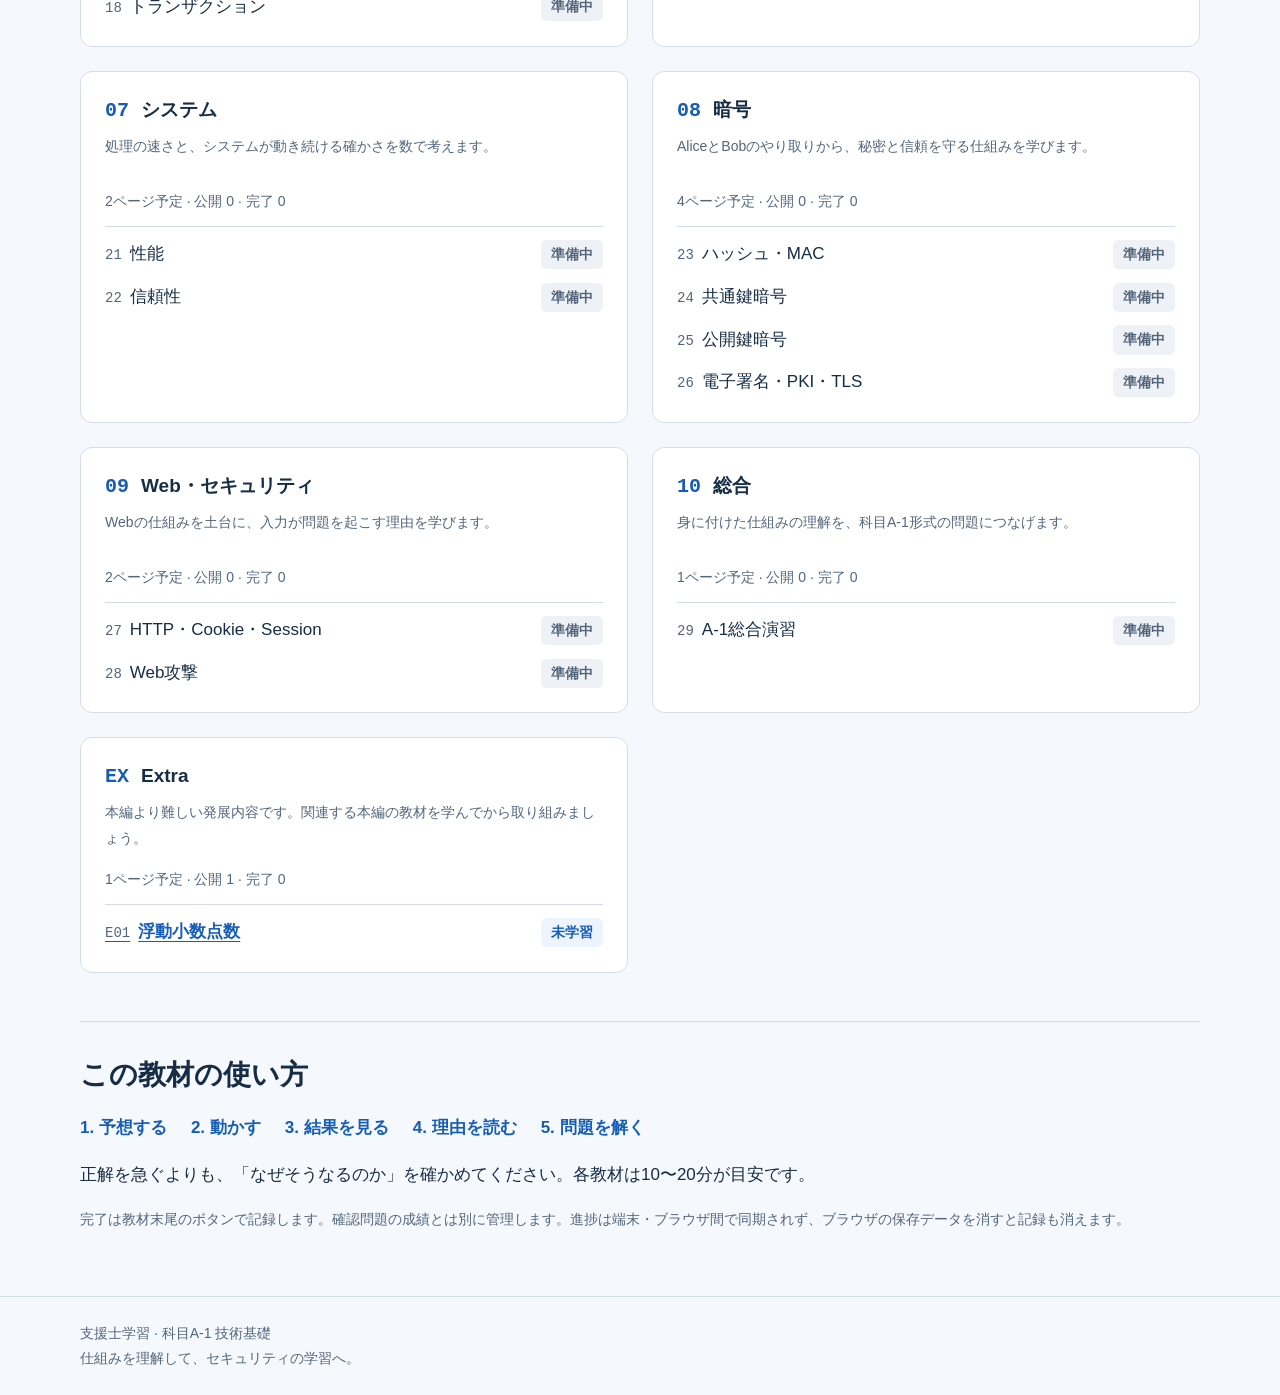
==== commit 4bd704cb: "Add lesson 07 on processes and threads as lecture scenes Build lesson 07 as projected scenes with bi" ====
--- a/index.html
+++ b/index.html
@@ -32,9 +32,9 @@
       </div>
       <section class="progress-panel" aria-labelledby="progress-title">
         <h2 id="progress-title">あなたの学習進捗</h2>
-        <p class="progress-count"><b class="number" data-progress-count>0</b> <span>/ 7ページ完了</span></p>
-        <progress data-progress-bar max="7" value="0" aria-label="公開済み7ページ中0ページ完了">0 / 7</progress>
-        <p class="small muted">公開済み：7ページ（Extraを含む） · 全体計画：本編29ページ＋Extra</p>
+        <p class="progress-count"><b class="number" data-progress-count>0</b> <span>/ 8ページ完了</span></p>
+        <progress data-progress-bar max="8" value="0" aria-label="公開済み8ページ中0ページ完了">0 / 8</progress>
+        <p class="small muted">公開済み：8ページ（Extraを含む） · 全体計画：本編29ページ＋Extra</p>
         <p class="small muted">進捗は、このブラウザに保存されます。</p>
       </section>
     </section>
@@ -64,9 +64,9 @@
         <section class="chapter-card" aria-labelledby="chapter-03">
           <h3 id="chapter-03"><span class="chapter-number">03</span>OS</h3>
           <p class="chapter-description">複数の処理と限られた資源を、OSがどう管理するかを学びます。</p>
-          <p class="chapter-summary" data-chapter-summary="03">3ページ予定 · 公開 0 · 完了 0</p>
+          <p class="chapter-summary" data-chapter-summary="03">3ページ予定 · 公開 1 · 完了 0</p>
           <ul class="lesson-list">
-            <li><span><span class="lesson-number">07</span>プロセス・スレッド</span><span class="status" data-state="planned">準備中</span></li>
+            <li><a href="lessons/07-process-thread.html"><span class="lesson-number">07</span>プロセス・スレッド</a><span class="status" data-lesson-status="07">未学習</span></li>
             <li><span><span class="lesson-number">08</span>スケジューリング</span><span class="status" data-state="planned">準備中</span></li>
             <li><span><span class="lesson-number">09</span>仮想記憶</span><span class="status" data-state="planned">準備中</span></li>
           </ul>
